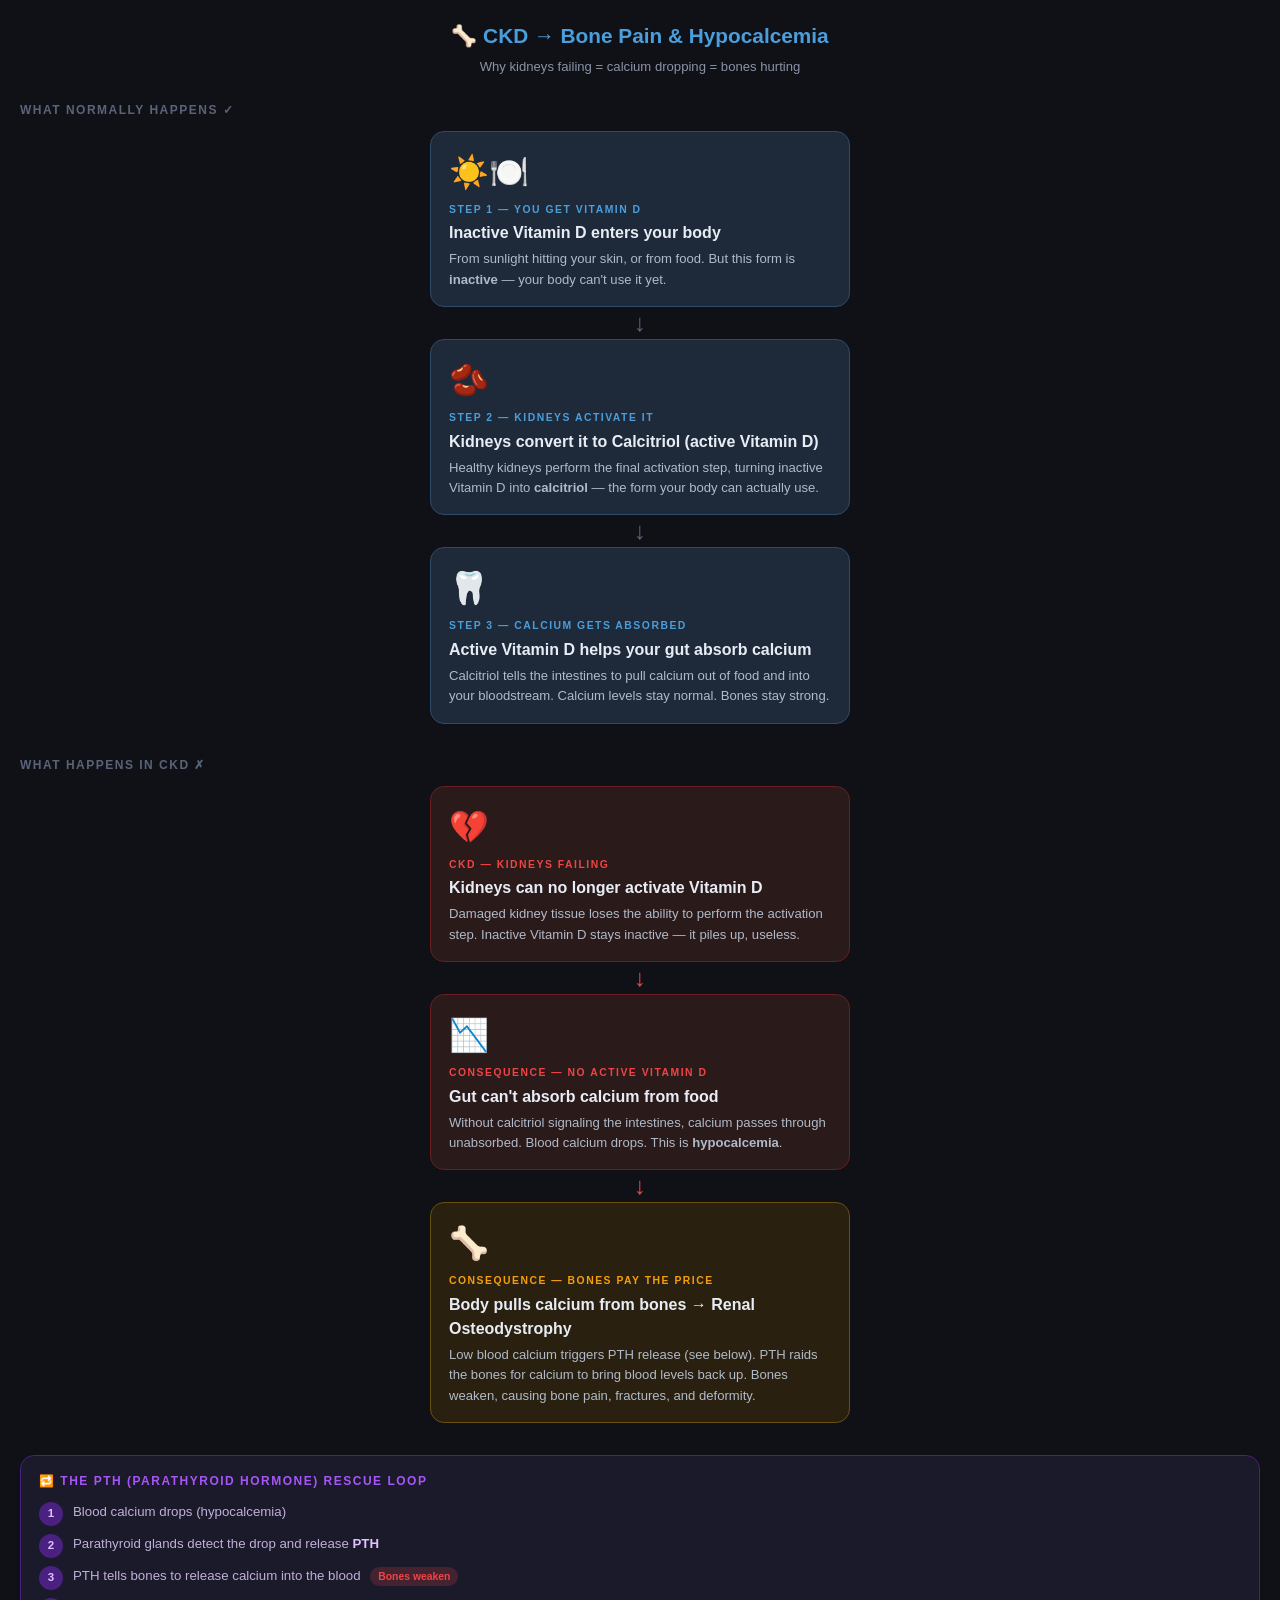
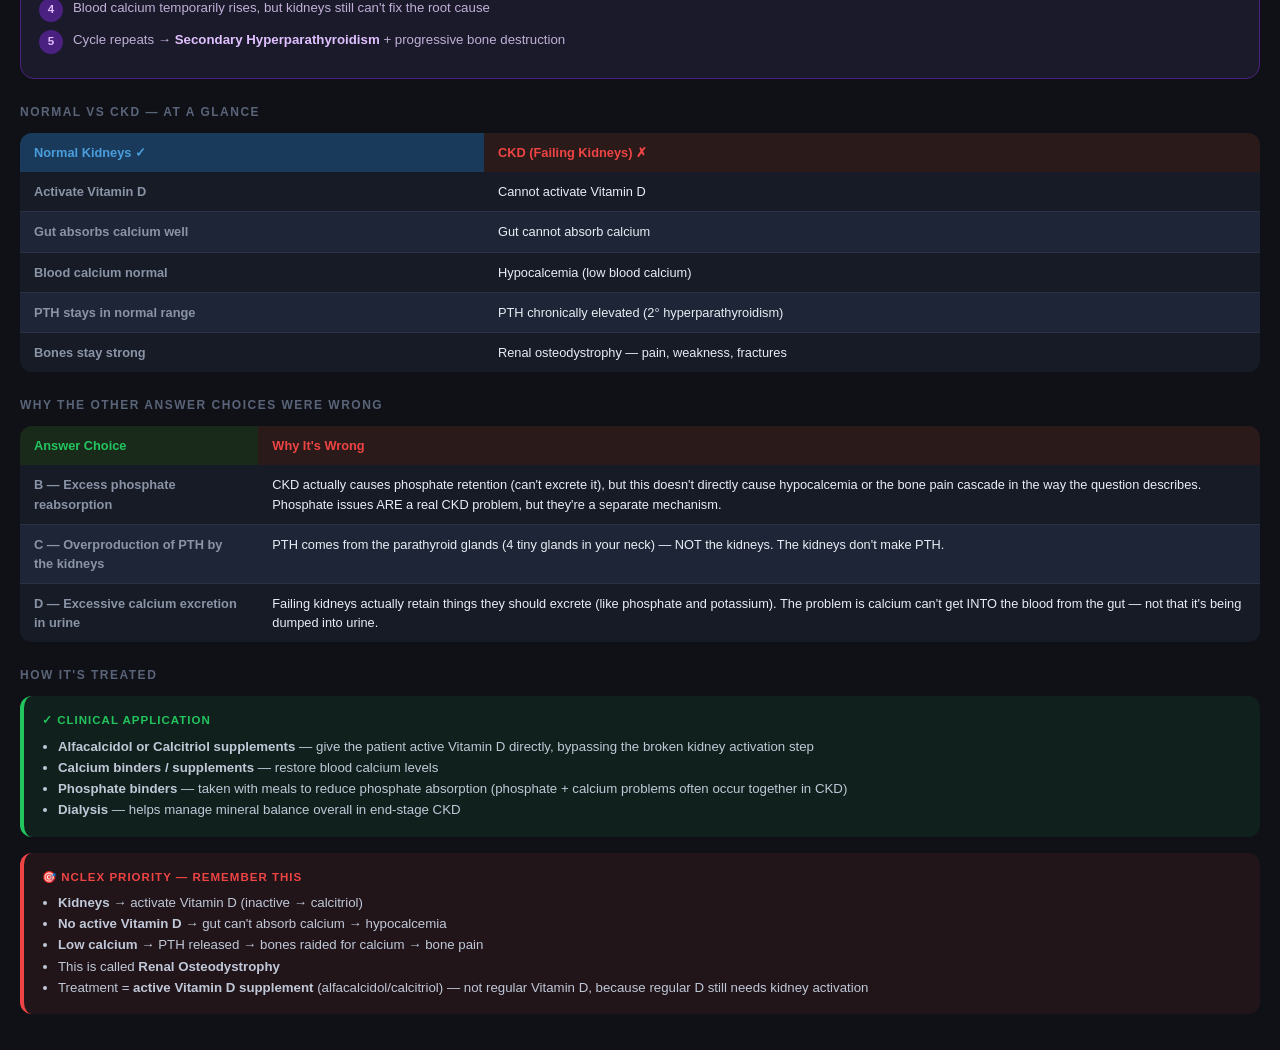
==== data/vitamin_d_ckd_explainer.html @ 07c2f70e "vit-d note page added" ====
<!DOCTYPE html>
<html lang="en">
<head>
<meta charset="UTF-8">
<meta name="viewport" content="width=device-width, initial-scale=1.0">
<title>CKD → Bone Pain Explained</title>
<style>
  * { box-sizing: border-box; margin: 0; padding: 0; }
  body {
    font-family: 'Segoe UI', Arial, sans-serif;
    background: #0F1117;
    color: #E8EDF5;
    padding: 20px;
    font-size: 15px;
    line-height: 1.5;
  }
  h1 {
    font-size: 1.3rem;
    font-weight: 800;
    color: #4A9EDB;
    margin-bottom: 6px;
    text-align: center;
  }
  .subtitle {
    text-align: center;
    color: #8A94A6;
    font-size: 0.82rem;
    margin-bottom: 24px;
  }

  /* FLOW CHAIN */
  .chain {
    display: flex;
    flex-direction: column;
    align-items: center;
    gap: 0;
    margin-bottom: 32px;
  }

  .step {
    width: 100%;
    max-width: 420px;
    border-radius: 14px;
    padding: 16px 18px;
    position: relative;
  }
  .step-icon { font-size: 2rem; margin-bottom: 6px; display: block; }
  .step-label {
    font-size: 0.65rem;
    font-weight: 800;
    text-transform: uppercase;
    letter-spacing: 1.5px;
    margin-bottom: 4px;
  }
  .step-title { font-size: 1rem; font-weight: 700; margin-bottom: 4px; }
  .step-body { font-size: 0.82rem; color: #B0BAC8; line-height: 1.55; }

  .step-normal { background: #1E2A3A; border: 1.5px solid #2E4A6A; }
  .step-normal .step-label { color: #4A9EDB; }

  .step-fail { background: #2A1A1A; border: 1.5px solid #6A2020; }
  .step-fail .step-label { color: #EF4444; }

  .step-result { background: #1A2A1A; border: 1.5px solid #2E6A2E; }
  .step-result .step-label { color: #22C55E; }

  .step-bone { background: #2A2010; border: 1.5px solid #6A5010; }
  .step-bone .step-label { color: #F59E0B; }

  .arrow {
    font-size: 1.5rem;
    color: #5A6478;
    margin: 4px 0;
    line-height: 1;
  }
  .arrow-red { color: #EF4444; }

  /* COMPARISON TABLE */
  .section-title {
    font-size: 0.75rem;
    font-weight: 800;
    text-transform: uppercase;
    letter-spacing: 1.5px;
    color: #5A6478;
    margin-bottom: 12px;
    margin-top: 8px;
  }
  table {
    width: 100%;
    border-collapse: collapse;
    border-radius: 12px;
    overflow: hidden;
    margin-bottom: 24px;
  }
  th {
    padding: 10px 14px;
    font-size: 0.8rem;
    font-weight: 700;
    text-align: left;
  }
  th:first-child { background: #1A3A5C; color: #4A9EDB; }
  th:last-child { background: #2A1A1A; color: #EF4444; }
  td {
    padding: 10px 14px;
    font-size: 0.8rem;
    border-bottom: 1px solid #2A3246;
    vertical-align: top;
  }
  tr:last-child td { border-bottom: none; }
  tr:nth-child(even) td { background: #161B26; }
  tr:nth-child(odd) td { background: #1E2536; }
  td:first-child { color: #8A94A6; font-weight: 600; }

  /* CALLOUT BOXES */
  .callout {
    border-radius: 12px;
    padding: 16px 18px;
    margin-bottom: 16px;
    border-left: 4px solid;
  }
  .callout-nclex {
    background: rgba(239,68,68,0.08);
    border-color: #EF4444;
  }
  .callout-tip {
    background: rgba(34,197,94,0.08);
    border-color: #22C55E;
  }
  .callout-title {
    font-size: 0.72rem;
    font-weight: 800;
    text-transform: uppercase;
    letter-spacing: 1px;
    margin-bottom: 6px;
  }
  .callout-nclex .callout-title { color: #EF4444; }
  .callout-tip .callout-title { color: #22C55E; }
  .callout p, .callout li { font-size: 0.83rem; color: #C0C8D8; line-height: 1.6; }
  .callout ul { padding-left: 16px; }

  /* HORMONE LOOP */
  .loop-box {
    background: #1A1A2A;
    border: 1.5px solid #4A2080;
    border-radius: 14px;
    padding: 16px 18px;
    margin-bottom: 24px;
  }
  .loop-title {
    font-size: 0.75rem;
    font-weight: 800;
    text-transform: uppercase;
    letter-spacing: 1.5px;
    color: #A855F7;
    margin-bottom: 12px;
  }
  .loop-step {
    display: flex;
    gap: 10px;
    margin-bottom: 8px;
    align-items: flex-start;
  }
  .loop-num {
    min-width: 24px; height: 24px;
    border-radius: 50%;
    background: #4A2080;
    color: #E0C0FF;
    font-size: 0.72rem;
    font-weight: 800;
    display: flex; align-items: center; justify-content: center;
    flex-shrink: 0;
  }
  .loop-text { font-size: 0.83rem; color: #C0B0D8; line-height: 1.5; }
  .loop-text strong { color: #E0C0FF; }

  .badge {
    display: inline-block;
    font-size: 0.65rem;
    font-weight: 700;
    padding: 2px 8px;
    border-radius: 20px;
    margin-left: 6px;
    vertical-align: middle;
  }
  .badge-red { background: rgba(239,68,68,0.2); color: #EF4444; }
  .badge-green { background: rgba(34,197,94,0.2); color: #22C55E; }
</style>
</head>
<body>

<h1>🦴 CKD → Bone Pain & Hypocalcemia</h1>
<p class="subtitle">Why kidneys failing = calcium dropping = bones hurting</p>

<!-- STEP BY STEP FLOW -->
<div class="section-title">What normally happens ✓</div>
<div class="chain">

  <div class="step step-normal">
    <span class="step-icon">☀️🍽️</span>
    <div class="step-label">Step 1 — You get Vitamin D</div>
    <div class="step-title">Inactive Vitamin D enters your body</div>
    <div class="step-body">From sunlight hitting your skin, or from food. But this form is <strong>inactive</strong> — your body can't use it yet.</div>
  </div>

  <div class="arrow">↓</div>

  <div class="step step-normal">
    <span class="step-icon">🫘</span>
    <div class="step-label">Step 2 — Kidneys activate it</div>
    <div class="step-title">Kidneys convert it to Calcitriol (active Vitamin D)</div>
    <div class="step-body">Healthy kidneys perform the final activation step, turning inactive Vitamin D into <strong>calcitriol</strong> — the form your body can actually use.</div>
  </div>

  <div class="arrow">↓</div>

  <div class="step step-normal">
    <span class="step-icon">🦷</span>
    <div class="step-label">Step 3 — Calcium gets absorbed</div>
    <div class="step-title">Active Vitamin D helps your gut absorb calcium</div>
    <div class="step-body">Calcitriol tells the intestines to pull calcium out of food and into your bloodstream. Calcium levels stay normal. Bones stay strong.</div>
  </div>

</div>

<!-- WHAT GOES WRONG -->
<div class="section-title">What happens in CKD ✗</div>
<div class="chain">

  <div class="step step-fail">
    <span class="step-icon">💔</span>
    <div class="step-label">CKD — Kidneys failing</div>
    <div class="step-title">Kidneys can no longer activate Vitamin D</div>
    <div class="step-body">Damaged kidney tissue loses the ability to perform the activation step. Inactive Vitamin D stays inactive — it piles up, useless.</div>
  </div>

  <div class="arrow arrow-red">↓</div>

  <div class="step step-fail">
    <span class="step-icon">📉</span>
    <div class="step-label">Consequence — No active Vitamin D</div>
    <div class="step-title">Gut can't absorb calcium from food</div>
    <div class="step-body">Without calcitriol signaling the intestines, calcium passes through unabsorbed. Blood calcium drops. This is <strong>hypocalcemia</strong>.</div>
  </div>

  <div class="arrow arrow-red">↓</div>

  <div class="step step-bone">
    <span class="step-icon">🦴</span>
    <div class="step-label">Consequence — Bones pay the price</div>
    <div class="step-title">Body pulls calcium from bones → Renal Osteodystrophy</div>
    <div class="step-body">Low blood calcium triggers PTH release (see below). PTH raids the bones for calcium to bring blood levels back up. Bones weaken, causing bone pain, fractures, and deformity.</div>
  </div>

</div>

<!-- PTH LOOP -->
<div class="loop-box">
  <div class="loop-title">🔁 The PTH (Parathyroid Hormone) Rescue Loop</div>

  <div class="loop-step">
    <div class="loop-num">1</div>
    <div class="loop-text">Blood calcium drops (hypocalcemia)</div>
  </div>
  <div class="loop-step">
    <div class="loop-num">2</div>
    <div class="loop-text">Parathyroid glands detect the drop and release <strong>PTH</strong></div>
  </div>
  <div class="loop-step">
    <div class="loop-num">3</div>
    <div class="loop-text">PTH tells bones to release calcium into the blood <span class="badge badge-red">Bones weaken</span></div>
  </div>
  <div class="loop-step">
    <div class="loop-num">4</div>
    <div class="loop-text">Blood calcium temporarily rises, but kidneys still can't fix the root cause</div>
  </div>
  <div class="loop-step">
    <div class="loop-num">5</div>
    <div class="loop-text">Cycle repeats → <strong>Secondary Hyperparathyroidism</strong> + progressive bone destruction</div>
  </div>
</div>

<!-- COMPARISON TABLE -->
<div class="section-title">Normal vs CKD — at a glance</div>
<table>
  <tr>
    <th>Normal Kidneys ✓</th>
    <th>CKD (Failing Kidneys) ✗</th>
  </tr>
  <tr>
    <td>Activate Vitamin D</td>
    <td>Cannot activate Vitamin D</td>
  </tr>
  <tr>
    <td>Gut absorbs calcium well</td>
    <td>Gut cannot absorb calcium</td>
  </tr>
  <tr>
    <td>Blood calcium normal</td>
    <td>Hypocalcemia (low blood calcium)</td>
  </tr>
  <tr>
    <td>PTH stays in normal range</td>
    <td>PTH chronically elevated (2° hyperparathyroidism)</td>
  </tr>
  <tr>
    <td>Bones stay strong</td>
    <td>Renal osteodystrophy — pain, weakness, fractures</td>
  </tr>
</table>

<!-- WHY THE WRONG ANSWERS WERE WRONG -->
<div class="section-title">Why the other answer choices were wrong</div>

<table>
  <tr>
    <th style="background:#1A2A1A; color:#22C55E;">Answer Choice</th>
    <th style="background:#2A1A1A; color:#EF4444;">Why It's Wrong</th>
  </tr>
  <tr>
    <td>B — Excess phosphate reabsorption</td>
    <td>CKD actually causes phosphate retention (can't excrete it), but this doesn't directly cause hypocalcemia or the bone pain cascade in the way the question describes. Phosphate issues ARE a real CKD problem, but they're a separate mechanism.</td>
  </tr>
  <tr>
    <td>C — Overproduction of PTH by the kidneys</td>
    <td>PTH comes from the parathyroid glands (4 tiny glands in your neck) — NOT the kidneys. The kidneys don't make PTH.</td>
  </tr>
  <tr>
    <td>D — Excessive calcium excretion in urine</td>
    <td>Failing kidneys actually retain things they should excrete (like phosphate and potassium). The problem is calcium can't get INTO the blood from the gut — not that it's being dumped into urine.</td>
  </tr>
</table>

<!-- TREATMENT -->
<div class="section-title">How it's treated</div>
<div class="callout callout-tip">
  <div class="callout-title">✓ Clinical Application</div>
  <ul>
    <li><strong>Alfacalcidol or Calcitriol supplements</strong> — give the patient active Vitamin D directly, bypassing the broken kidney activation step</li>
    <li><strong>Calcium binders / supplements</strong> — restore blood calcium levels</li>
    <li><strong>Phosphate binders</strong> — taken with meals to reduce phosphate absorption (phosphate + calcium problems often occur together in CKD)</li>
    <li><strong>Dialysis</strong> — helps manage mineral balance overall in end-stage CKD</li>
  </ul>
</div>

<!-- NCLEX CALLOUT -->
<div class="callout callout-nclex">
  <div class="callout-title">🎯 NCLEX Priority — Remember This</div>
  <ul>
    <li><strong>Kidneys</strong> → activate Vitamin D (inactive → calcitriol)</li>
    <li><strong>No active Vitamin D</strong> → gut can't absorb calcium → hypocalcemia</li>
    <li><strong>Low calcium</strong> → PTH released → bones raided for calcium → bone pain</li>
    <li>This is called <strong>Renal Osteodystrophy</strong></li>
    <li>Treatment = <strong>active Vitamin D supplement</strong> (alfacalcidol/calcitriol) — not regular Vitamin D, because regular D still needs kidney activation</li>
  </ul>
</div>

</body>
</html>
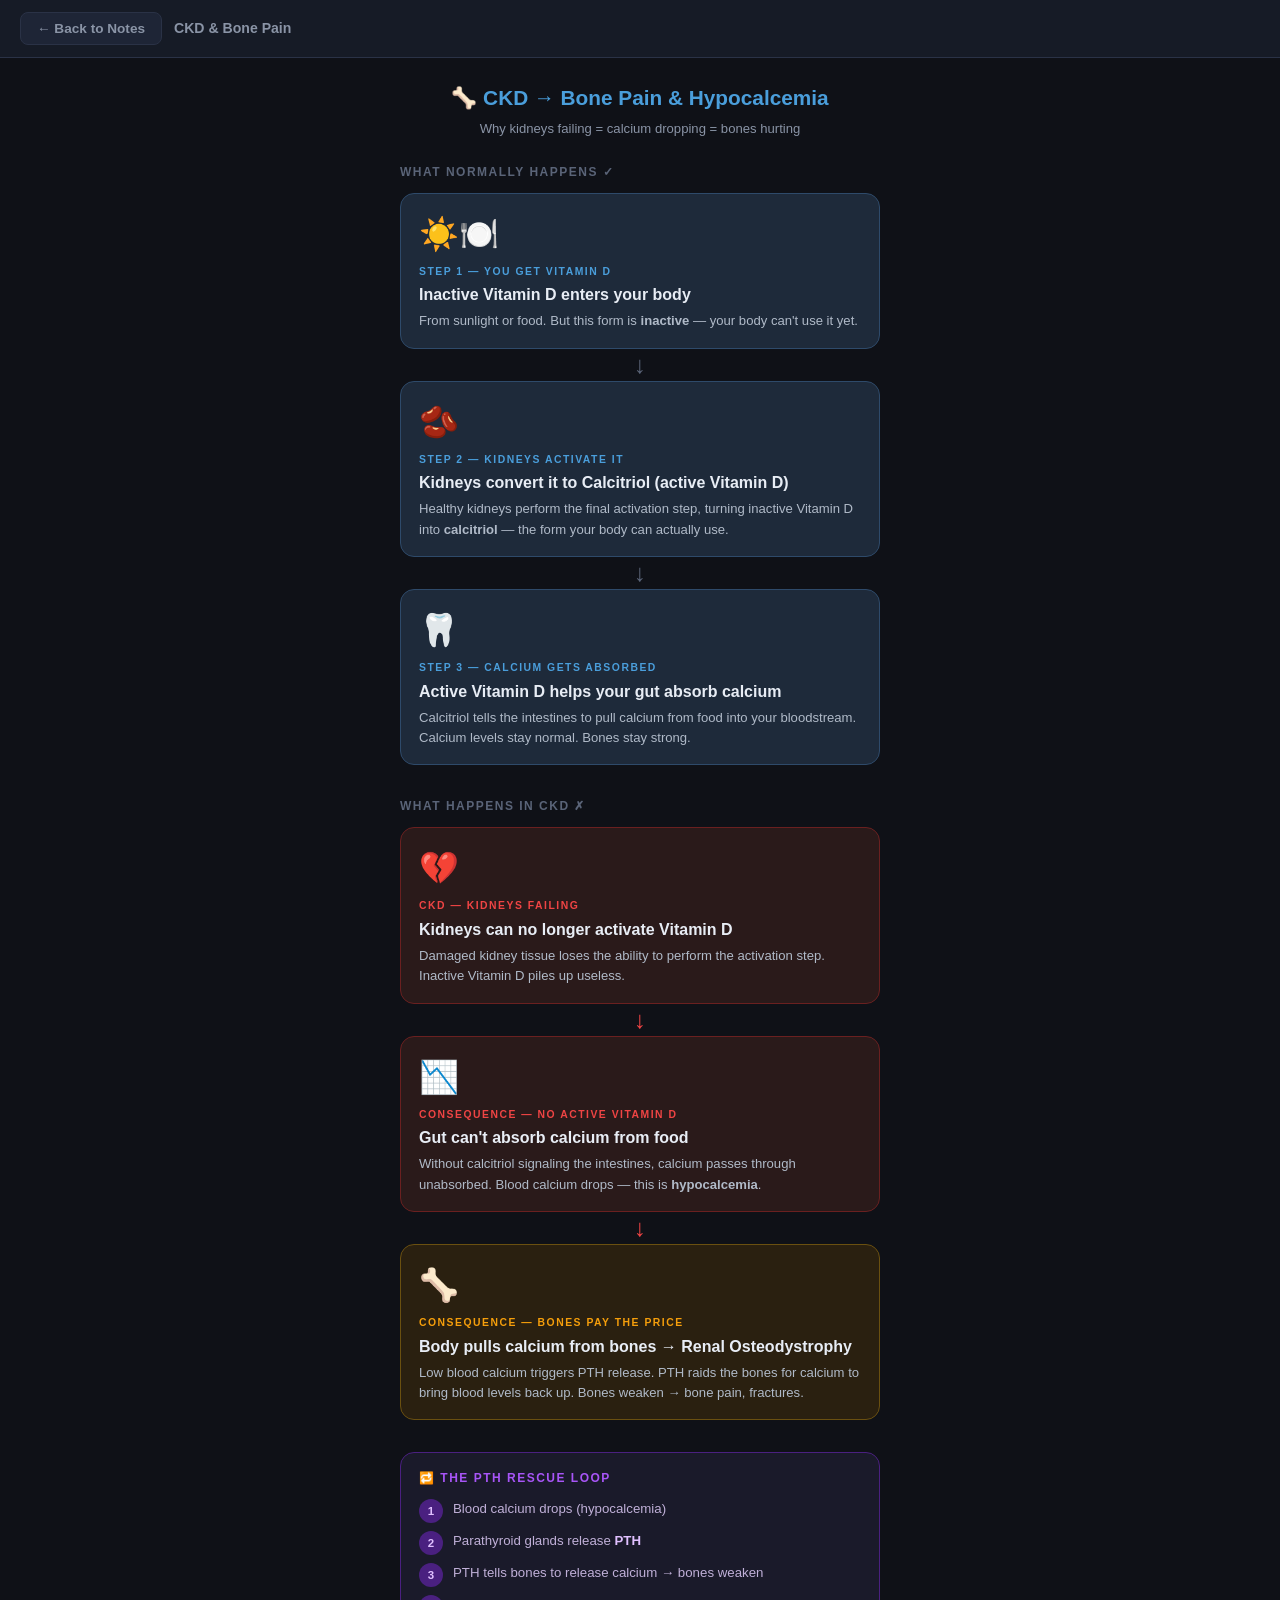
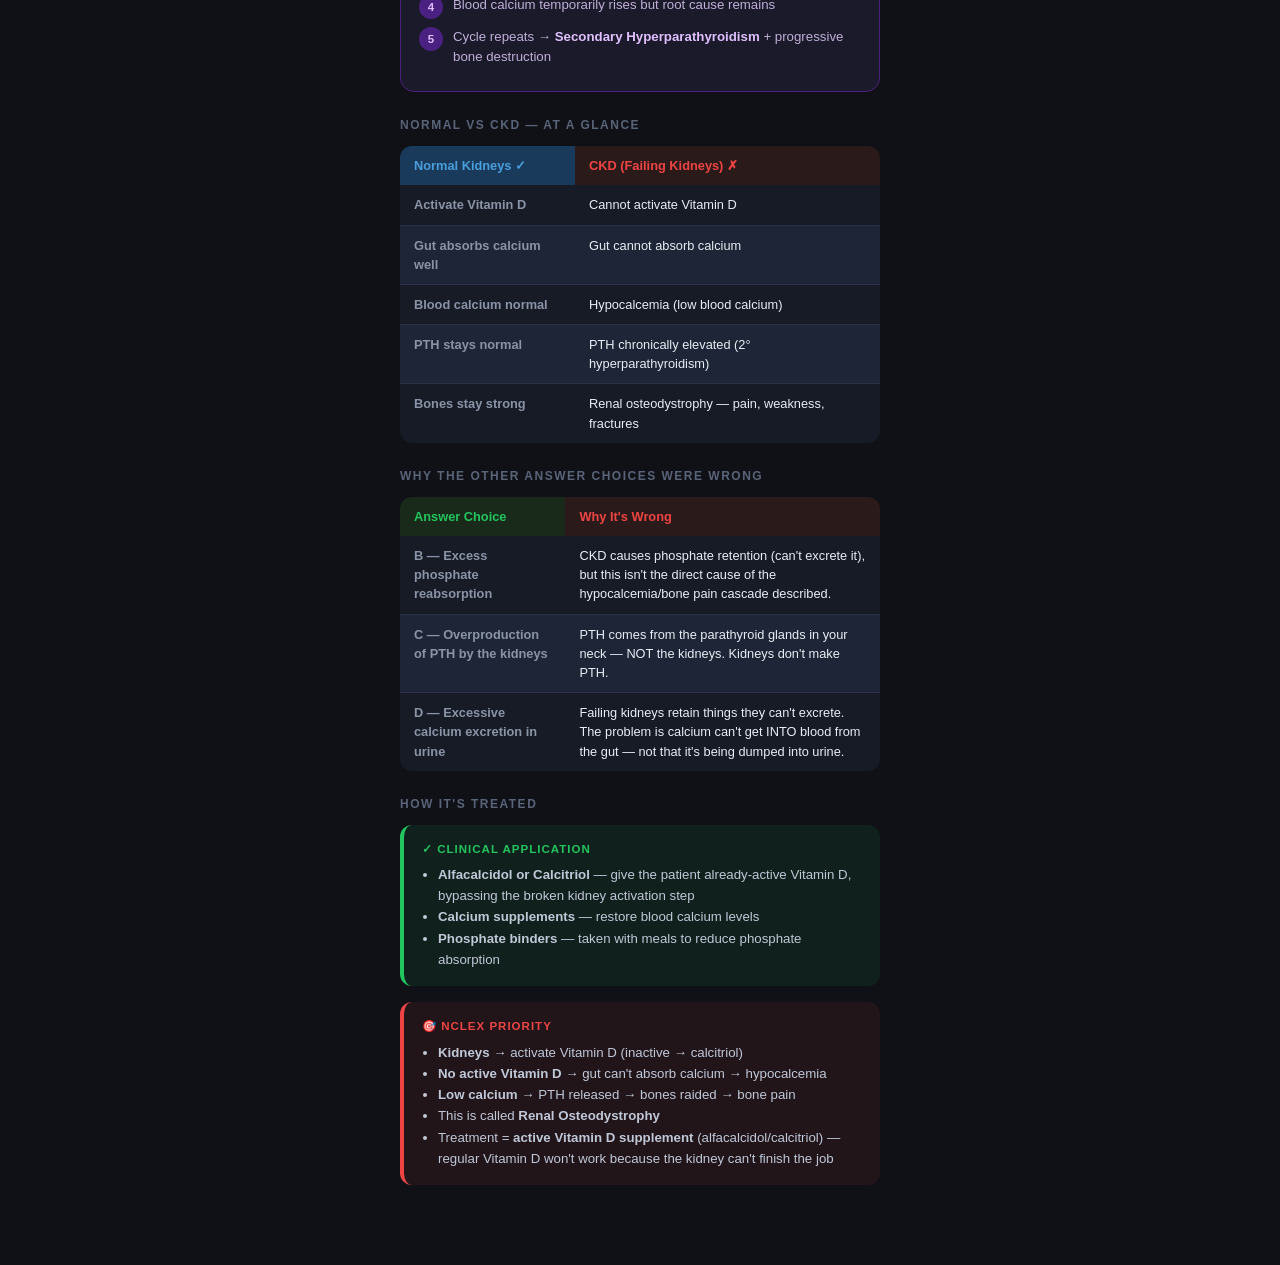
==== commit 05bc5122: "notes" ====
--- a/data/vitamin_d_ckd_explainer.html
+++ b/data/vitamin_d_ckd_explainer.html
@@ -10,349 +10,191 @@
     font-family: 'Segoe UI', Arial, sans-serif;
     background: #0F1117;
     color: #E8EDF5;
-    padding: 20px;
+    padding: 0 0 40px 0;
     font-size: 15px;
     line-height: 1.5;
   }
-  h1 {
-    font-size: 1.3rem;
-    font-weight: 800;
-    color: #4A9EDB;
-    margin-bottom: 6px;
-    text-align: center;
-  }
-  .subtitle {
-    text-align: center;
-    color: #8A94A6;
-    font-size: 0.82rem;
-    margin-bottom: 24px;
-  }
-
-  /* FLOW CHAIN */
-  .chain {
-    display: flex;
-    flex-direction: column;
-    align-items: center;
-    gap: 0;
-    margin-bottom: 32px;
-  }
-
-  .step {
-    width: 100%;
-    max-width: 420px;
-    border-radius: 14px;
-    padding: 16px 18px;
-    position: relative;
-  }
+
+  /* ── BACK BAR ── */
+  .back-bar {
+    position: sticky; top: 0; z-index: 100;
+    background: #161B26;
+    border-bottom: 1px solid #2A3246;
+    padding: 12px 20px;
+    display: flex; align-items: center; gap: 12px;
+  }
+  .back-btn {
+    display: flex; align-items: center; gap: 8px;
+    background: #1E2536; border: 1px solid #2A3246;
+    color: #8A94A6; font-size: 0.85rem; font-weight: 600;
+    padding: 8px 16px; border-radius: 8px; cursor: pointer;
+    font-family: inherit; transition: all 0.15s;
+    text-decoration: none;
+  }
+  .back-btn:hover { color: #E8EDF5; border-color: #4A9EDB; }
+  .back-bar-title {
+    font-size: 0.88rem; font-weight: 700; color: #8A94A6;
+  }
+
+  /* ── CONTENT ── */
+  .content { padding: 24px 20px; max-width: 520px; margin: 0 auto; }
+
+  h1 { font-size: 1.3rem; font-weight: 800; color: #4A9EDB; margin-bottom: 6px; text-align: center; }
+  .subtitle { text-align: center; color: #8A94A6; font-size: 0.82rem; margin-bottom: 24px; }
+
+  .chain { display: flex; flex-direction: column; align-items: center; gap: 0; margin-bottom: 32px; }
+  .step { width: 100%; border-radius: 14px; padding: 16px 18px; }
   .step-icon { font-size: 2rem; margin-bottom: 6px; display: block; }
-  .step-label {
-    font-size: 0.65rem;
-    font-weight: 800;
-    text-transform: uppercase;
-    letter-spacing: 1.5px;
-    margin-bottom: 4px;
-  }
+  .step-label { font-size: 0.65rem; font-weight: 800; text-transform: uppercase; letter-spacing: 1.5px; margin-bottom: 4px; }
   .step-title { font-size: 1rem; font-weight: 700; margin-bottom: 4px; }
   .step-body { font-size: 0.82rem; color: #B0BAC8; line-height: 1.55; }
-
   .step-normal { background: #1E2A3A; border: 1.5px solid #2E4A6A; }
   .step-normal .step-label { color: #4A9EDB; }
-
   .step-fail { background: #2A1A1A; border: 1.5px solid #6A2020; }
   .step-fail .step-label { color: #EF4444; }
-
-  .step-result { background: #1A2A1A; border: 1.5px solid #2E6A2E; }
-  .step-result .step-label { color: #22C55E; }
-
   .step-bone { background: #2A2010; border: 1.5px solid #6A5010; }
   .step-bone .step-label { color: #F59E0B; }
-
-  .arrow {
-    font-size: 1.5rem;
-    color: #5A6478;
-    margin: 4px 0;
-    line-height: 1;
-  }
+  .arrow { font-size: 1.5rem; color: #5A6478; margin: 4px 0; line-height: 1; }
   .arrow-red { color: #EF4444; }
 
-  /* COMPARISON TABLE */
-  .section-title {
-    font-size: 0.75rem;
-    font-weight: 800;
-    text-transform: uppercase;
-    letter-spacing: 1.5px;
-    color: #5A6478;
-    margin-bottom: 12px;
-    margin-top: 8px;
-  }
-  table {
-    width: 100%;
-    border-collapse: collapse;
-    border-radius: 12px;
-    overflow: hidden;
-    margin-bottom: 24px;
-  }
-  th {
-    padding: 10px 14px;
-    font-size: 0.8rem;
-    font-weight: 700;
-    text-align: left;
-  }
+  .section-title { font-size: 0.75rem; font-weight: 800; text-transform: uppercase; letter-spacing: 1.5px; color: #5A6478; margin-bottom: 12px; margin-top: 8px; }
+
+  table { width: 100%; border-collapse: collapse; border-radius: 12px; overflow: hidden; margin-bottom: 24px; }
+  th { padding: 10px 14px; font-size: 0.8rem; font-weight: 700; text-align: left; }
   th:first-child { background: #1A3A5C; color: #4A9EDB; }
   th:last-child { background: #2A1A1A; color: #EF4444; }
-  td {
-    padding: 10px 14px;
-    font-size: 0.8rem;
-    border-bottom: 1px solid #2A3246;
-    vertical-align: top;
-  }
+  td { padding: 10px 14px; font-size: 0.8rem; border-bottom: 1px solid #2A3246; vertical-align: top; }
   tr:last-child td { border-bottom: none; }
   tr:nth-child(even) td { background: #161B26; }
   tr:nth-child(odd) td { background: #1E2536; }
   td:first-child { color: #8A94A6; font-weight: 600; }
 
-  /* CALLOUT BOXES */
-  .callout {
-    border-radius: 12px;
-    padding: 16px 18px;
-    margin-bottom: 16px;
-    border-left: 4px solid;
-  }
-  .callout-nclex {
-    background: rgba(239,68,68,0.08);
-    border-color: #EF4444;
-  }
-  .callout-tip {
-    background: rgba(34,197,94,0.08);
-    border-color: #22C55E;
-  }
-  .callout-title {
-    font-size: 0.72rem;
-    font-weight: 800;
-    text-transform: uppercase;
-    letter-spacing: 1px;
-    margin-bottom: 6px;
-  }
+  .callout { border-radius: 12px; padding: 16px 18px; margin-bottom: 16px; border-left: 4px solid; }
+  .callout-nclex { background: rgba(239,68,68,0.08); border-color: #EF4444; }
+  .callout-tip { background: rgba(34,197,94,0.08); border-color: #22C55E; }
+  .callout-title { font-size: 0.72rem; font-weight: 800; text-transform: uppercase; letter-spacing: 1px; margin-bottom: 6px; }
   .callout-nclex .callout-title { color: #EF4444; }
   .callout-tip .callout-title { color: #22C55E; }
   .callout p, .callout li { font-size: 0.83rem; color: #C0C8D8; line-height: 1.6; }
   .callout ul { padding-left: 16px; }
 
-  /* HORMONE LOOP */
-  .loop-box {
-    background: #1A1A2A;
-    border: 1.5px solid #4A2080;
-    border-radius: 14px;
-    padding: 16px 18px;
-    margin-bottom: 24px;
-  }
-  .loop-title {
-    font-size: 0.75rem;
-    font-weight: 800;
-    text-transform: uppercase;
-    letter-spacing: 1.5px;
-    color: #A855F7;
-    margin-bottom: 12px;
-  }
-  .loop-step {
-    display: flex;
-    gap: 10px;
-    margin-bottom: 8px;
-    align-items: flex-start;
-  }
-  .loop-num {
-    min-width: 24px; height: 24px;
-    border-radius: 50%;
-    background: #4A2080;
-    color: #E0C0FF;
-    font-size: 0.72rem;
-    font-weight: 800;
-    display: flex; align-items: center; justify-content: center;
-    flex-shrink: 0;
-  }
+  .loop-box { background: #1A1A2A; border: 1.5px solid #4A2080; border-radius: 14px; padding: 16px 18px; margin-bottom: 24px; }
+  .loop-title { font-size: 0.75rem; font-weight: 800; text-transform: uppercase; letter-spacing: 1.5px; color: #A855F7; margin-bottom: 12px; }
+  .loop-step { display: flex; gap: 10px; margin-bottom: 8px; align-items: flex-start; }
+  .loop-num { min-width: 24px; height: 24px; border-radius: 50%; background: #4A2080; color: #E0C0FF; font-size: 0.72rem; font-weight: 800; display: flex; align-items: center; justify-content: center; flex-shrink: 0; }
   .loop-text { font-size: 0.83rem; color: #C0B0D8; line-height: 1.5; }
   .loop-text strong { color: #E0C0FF; }
-
-  .badge {
-    display: inline-block;
-    font-size: 0.65rem;
-    font-weight: 700;
-    padding: 2px 8px;
-    border-radius: 20px;
-    margin-left: 6px;
-    vertical-align: middle;
-  }
-  .badge-red { background: rgba(239,68,68,0.2); color: #EF4444; }
-  .badge-green { background: rgba(34,197,94,0.2); color: #22C55E; }
 </style>
 </head>
 <body>
 
+<!-- BACK BAR -->
+<div class="back-bar">
+  <button class="back-btn" onclick="window.close(); history.back();">← Back to Notes</button>
+  <span class="back-bar-title">CKD & Bone Pain</span>
+</div>
+
+<div class="content">
+
 <h1>🦴 CKD → Bone Pain & Hypocalcemia</h1>
 <p class="subtitle">Why kidneys failing = calcium dropping = bones hurting</p>
 
-<!-- STEP BY STEP FLOW -->
 <div class="section-title">What normally happens ✓</div>
 <div class="chain">
-
   <div class="step step-normal">
     <span class="step-icon">☀️🍽️</span>
     <div class="step-label">Step 1 — You get Vitamin D</div>
     <div class="step-title">Inactive Vitamin D enters your body</div>
-    <div class="step-body">From sunlight hitting your skin, or from food. But this form is <strong>inactive</strong> — your body can't use it yet.</div>
-  </div>
-
+    <div class="step-body">From sunlight or food. But this form is <strong>inactive</strong> — your body can't use it yet.</div>
+  </div>
   <div class="arrow">↓</div>
-
   <div class="step step-normal">
     <span class="step-icon">🫘</span>
     <div class="step-label">Step 2 — Kidneys activate it</div>
     <div class="step-title">Kidneys convert it to Calcitriol (active Vitamin D)</div>
     <div class="step-body">Healthy kidneys perform the final activation step, turning inactive Vitamin D into <strong>calcitriol</strong> — the form your body can actually use.</div>
   </div>
-
   <div class="arrow">↓</div>
-
   <div class="step step-normal">
     <span class="step-icon">🦷</span>
     <div class="step-label">Step 3 — Calcium gets absorbed</div>
     <div class="step-title">Active Vitamin D helps your gut absorb calcium</div>
-    <div class="step-body">Calcitriol tells the intestines to pull calcium out of food and into your bloodstream. Calcium levels stay normal. Bones stay strong.</div>
-  </div>
-
-</div>
-
-<!-- WHAT GOES WRONG -->
+    <div class="step-body">Calcitriol tells the intestines to pull calcium from food into your bloodstream. Calcium levels stay normal. Bones stay strong.</div>
+  </div>
+</div>
+
 <div class="section-title">What happens in CKD ✗</div>
 <div class="chain">
-
   <div class="step step-fail">
     <span class="step-icon">💔</span>
     <div class="step-label">CKD — Kidneys failing</div>
     <div class="step-title">Kidneys can no longer activate Vitamin D</div>
-    <div class="step-body">Damaged kidney tissue loses the ability to perform the activation step. Inactive Vitamin D stays inactive — it piles up, useless.</div>
-  </div>
-
+    <div class="step-body">Damaged kidney tissue loses the ability to perform the activation step. Inactive Vitamin D piles up useless.</div>
+  </div>
   <div class="arrow arrow-red">↓</div>
-
   <div class="step step-fail">
     <span class="step-icon">📉</span>
     <div class="step-label">Consequence — No active Vitamin D</div>
     <div class="step-title">Gut can't absorb calcium from food</div>
-    <div class="step-body">Without calcitriol signaling the intestines, calcium passes through unabsorbed. Blood calcium drops. This is <strong>hypocalcemia</strong>.</div>
-  </div>
-
+    <div class="step-body">Without calcitriol signaling the intestines, calcium passes through unabsorbed. Blood calcium drops — this is <strong>hypocalcemia</strong>.</div>
+  </div>
   <div class="arrow arrow-red">↓</div>
-
   <div class="step step-bone">
     <span class="step-icon">🦴</span>
     <div class="step-label">Consequence — Bones pay the price</div>
     <div class="step-title">Body pulls calcium from bones → Renal Osteodystrophy</div>
-    <div class="step-body">Low blood calcium triggers PTH release (see below). PTH raids the bones for calcium to bring blood levels back up. Bones weaken, causing bone pain, fractures, and deformity.</div>
-  </div>
-
-</div>
-
-<!-- PTH LOOP -->
+    <div class="step-body">Low blood calcium triggers PTH release. PTH raids the bones for calcium to bring blood levels back up. Bones weaken → bone pain, fractures.</div>
+  </div>
+</div>
+
 <div class="loop-box">
-  <div class="loop-title">🔁 The PTH (Parathyroid Hormone) Rescue Loop</div>
-
-  <div class="loop-step">
-    <div class="loop-num">1</div>
-    <div class="loop-text">Blood calcium drops (hypocalcemia)</div>
-  </div>
-  <div class="loop-step">
-    <div class="loop-num">2</div>
-    <div class="loop-text">Parathyroid glands detect the drop and release <strong>PTH</strong></div>
-  </div>
-  <div class="loop-step">
-    <div class="loop-num">3</div>
-    <div class="loop-text">PTH tells bones to release calcium into the blood <span class="badge badge-red">Bones weaken</span></div>
-  </div>
-  <div class="loop-step">
-    <div class="loop-num">4</div>
-    <div class="loop-text">Blood calcium temporarily rises, but kidneys still can't fix the root cause</div>
-  </div>
-  <div class="loop-step">
-    <div class="loop-num">5</div>
-    <div class="loop-text">Cycle repeats → <strong>Secondary Hyperparathyroidism</strong> + progressive bone destruction</div>
-  </div>
-</div>
-
-<!-- COMPARISON TABLE -->
+  <div class="loop-title">🔁 The PTH Rescue Loop</div>
+  <div class="loop-step"><div class="loop-num">1</div><div class="loop-text">Blood calcium drops (hypocalcemia)</div></div>
+  <div class="loop-step"><div class="loop-num">2</div><div class="loop-text">Parathyroid glands release <strong>PTH</strong></div></div>
+  <div class="loop-step"><div class="loop-num">3</div><div class="loop-text">PTH tells bones to release calcium → bones weaken</div></div>
+  <div class="loop-step"><div class="loop-num">4</div><div class="loop-text">Blood calcium temporarily rises but root cause remains</div></div>
+  <div class="loop-step"><div class="loop-num">5</div><div class="loop-text">Cycle repeats → <strong>Secondary Hyperparathyroidism</strong> + progressive bone destruction</div></div>
+</div>
+
 <div class="section-title">Normal vs CKD — at a glance</div>
 <table>
-  <tr>
-    <th>Normal Kidneys ✓</th>
-    <th>CKD (Failing Kidneys) ✗</th>
-  </tr>
-  <tr>
-    <td>Activate Vitamin D</td>
-    <td>Cannot activate Vitamin D</td>
-  </tr>
-  <tr>
-    <td>Gut absorbs calcium well</td>
-    <td>Gut cannot absorb calcium</td>
-  </tr>
-  <tr>
-    <td>Blood calcium normal</td>
-    <td>Hypocalcemia (low blood calcium)</td>
-  </tr>
-  <tr>
-    <td>PTH stays in normal range</td>
-    <td>PTH chronically elevated (2° hyperparathyroidism)</td>
-  </tr>
-  <tr>
-    <td>Bones stay strong</td>
-    <td>Renal osteodystrophy — pain, weakness, fractures</td>
-  </tr>
+  <tr><th>Normal Kidneys ✓</th><th>CKD (Failing Kidneys) ✗</th></tr>
+  <tr><td>Activate Vitamin D</td><td>Cannot activate Vitamin D</td></tr>
+  <tr><td>Gut absorbs calcium well</td><td>Gut cannot absorb calcium</td></tr>
+  <tr><td>Blood calcium normal</td><td>Hypocalcemia (low blood calcium)</td></tr>
+  <tr><td>PTH stays normal</td><td>PTH chronically elevated (2° hyperparathyroidism)</td></tr>
+  <tr><td>Bones stay strong</td><td>Renal osteodystrophy — pain, weakness, fractures</td></tr>
 </table>
 
-<!-- WHY THE WRONG ANSWERS WERE WRONG -->
 <div class="section-title">Why the other answer choices were wrong</div>
-
 <table>
-  <tr>
-    <th style="background:#1A2A1A; color:#22C55E;">Answer Choice</th>
-    <th style="background:#2A1A1A; color:#EF4444;">Why It's Wrong</th>
-  </tr>
-  <tr>
-    <td>B — Excess phosphate reabsorption</td>
-    <td>CKD actually causes phosphate retention (can't excrete it), but this doesn't directly cause hypocalcemia or the bone pain cascade in the way the question describes. Phosphate issues ARE a real CKD problem, but they're a separate mechanism.</td>
-  </tr>
-  <tr>
-    <td>C — Overproduction of PTH by the kidneys</td>
-    <td>PTH comes from the parathyroid glands (4 tiny glands in your neck) — NOT the kidneys. The kidneys don't make PTH.</td>
-  </tr>
-  <tr>
-    <td>D — Excessive calcium excretion in urine</td>
-    <td>Failing kidneys actually retain things they should excrete (like phosphate and potassium). The problem is calcium can't get INTO the blood from the gut — not that it's being dumped into urine.</td>
-  </tr>
+  <tr><th style="background:#1A2A1A;color:#22C55E;">Answer Choice</th><th style="background:#2A1A1A;color:#EF4444;">Why It's Wrong</th></tr>
+  <tr><td>B — Excess phosphate reabsorption</td><td>CKD causes phosphate retention (can't excrete it), but this isn't the direct cause of the hypocalcemia/bone pain cascade described.</td></tr>
+  <tr><td>C — Overproduction of PTH by the kidneys</td><td>PTH comes from the parathyroid glands in your neck — NOT the kidneys. Kidneys don't make PTH.</td></tr>
+  <tr><td>D — Excessive calcium excretion in urine</td><td>Failing kidneys retain things they can't excrete. The problem is calcium can't get INTO blood from the gut — not that it's being dumped into urine.</td></tr>
 </table>
 
-<!-- TREATMENT -->
 <div class="section-title">How it's treated</div>
 <div class="callout callout-tip">
   <div class="callout-title">✓ Clinical Application</div>
   <ul>
-    <li><strong>Alfacalcidol or Calcitriol supplements</strong> — give the patient active Vitamin D directly, bypassing the broken kidney activation step</li>
-    <li><strong>Calcium binders / supplements</strong> — restore blood calcium levels</li>
-    <li><strong>Phosphate binders</strong> — taken with meals to reduce phosphate absorption (phosphate + calcium problems often occur together in CKD)</li>
-    <li><strong>Dialysis</strong> — helps manage mineral balance overall in end-stage CKD</li>
+    <li><strong>Alfacalcidol or Calcitriol</strong> — give the patient already-active Vitamin D, bypassing the broken kidney activation step</li>
+    <li><strong>Calcium supplements</strong> — restore blood calcium levels</li>
+    <li><strong>Phosphate binders</strong> — taken with meals to reduce phosphate absorption</li>
   </ul>
 </div>
 
-<!-- NCLEX CALLOUT -->
 <div class="callout callout-nclex">
-  <div class="callout-title">🎯 NCLEX Priority — Remember This</div>
+  <div class="callout-title">🎯 NCLEX Priority</div>
   <ul>
     <li><strong>Kidneys</strong> → activate Vitamin D (inactive → calcitriol)</li>
     <li><strong>No active Vitamin D</strong> → gut can't absorb calcium → hypocalcemia</li>
-    <li><strong>Low calcium</strong> → PTH released → bones raided for calcium → bone pain</li>
+    <li><strong>Low calcium</strong> → PTH released → bones raided → bone pain</li>
     <li>This is called <strong>Renal Osteodystrophy</strong></li>
-    <li>Treatment = <strong>active Vitamin D supplement</strong> (alfacalcidol/calcitriol) — not regular Vitamin D, because regular D still needs kidney activation</li>
+    <li>Treatment = <strong>active Vitamin D supplement</strong> (alfacalcidol/calcitriol) — regular Vitamin D won't work because the kidney can't finish the job</li>
   </ul>
 </div>
 
+</div>
 </body>
 </html>
